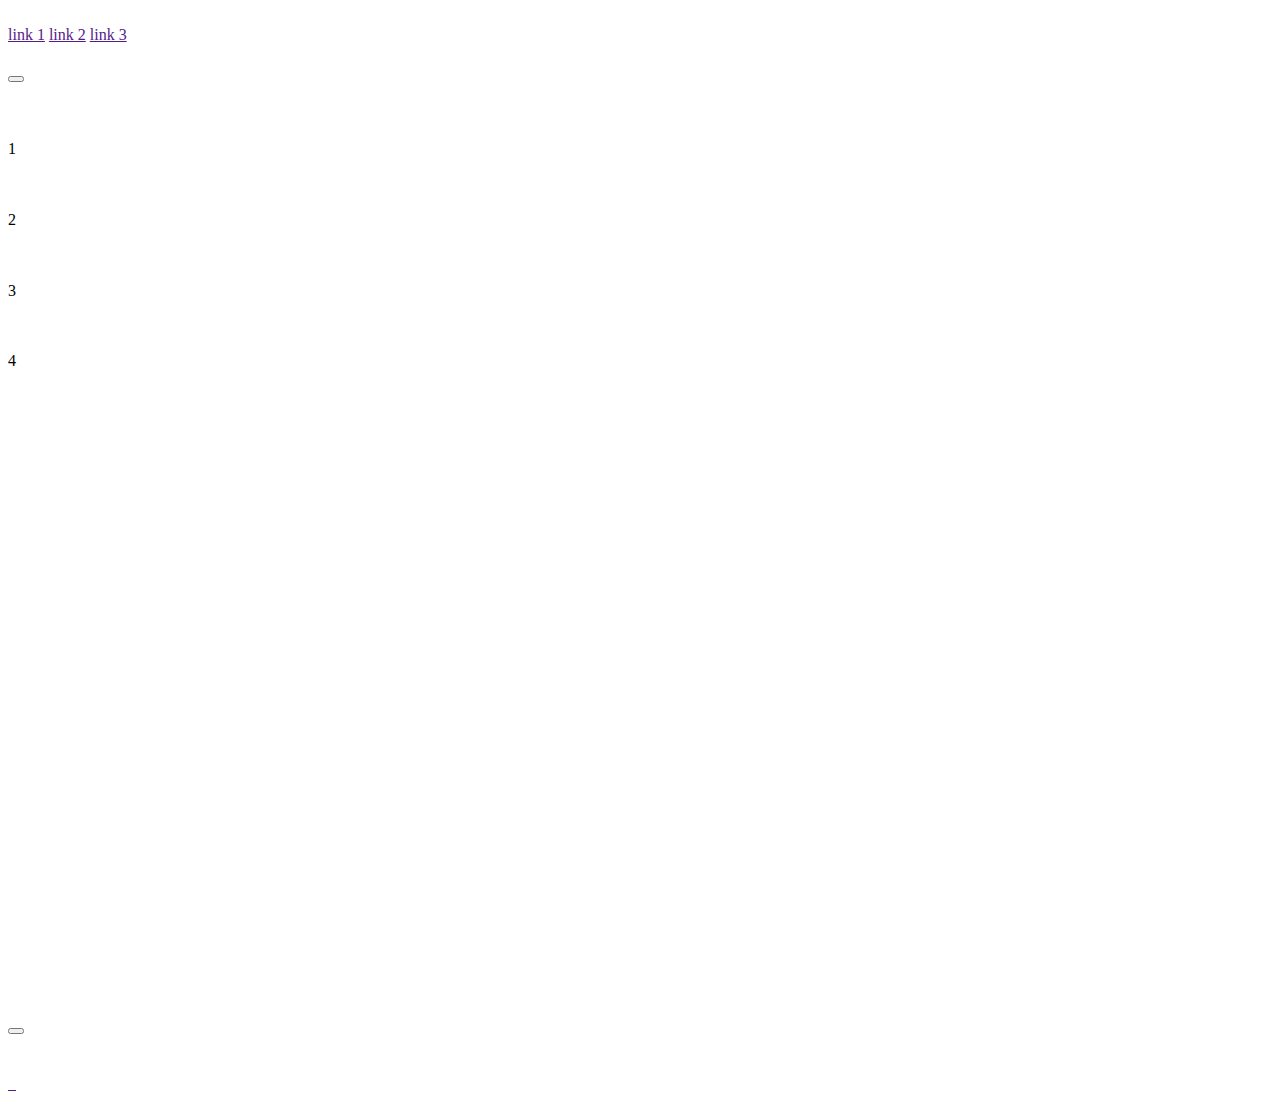
==== css_advanced/index.html @ 254a7e6a "new directory" ====
<!DOCTYPE html>
<html lang="en">
<head>
    <meta charset="UTF-8">
    <meta http-equiv="X-UA-Compatible" content="IE=edge">
    <meta name="viewport" content="width=device-width, initial-scale=1.0">
    <link href="styles.css" rel="stylesheet">
    <title>Document</title>
</head>
<body>
    <header>
        <div>
            <a href="">
                <img src="" alt="">
            </a>
        </div>
        <div>
            <a href="">link 1</a>
            <a href="">link 2</a>
            <a href="">link 3</a>
        </div>
    </header>
    <main>
        <section>
            <div>
                <h1></h1>
                <p></p>
                <button></button>
            </div>
            <div>
                <h2></h2>
                <div>
                    <img src="" alt="">
                    <h3></h3>
                    <p>1</p>
                </div>
                <div>
                    <img src="" alt="">
                    <h3></h3>
                    <p>2</p>
                </div>
                <div>
                    <img src="" alt="">
                    <h3></h3>
                    <p>3</p>
                </div>
                <div>
                    <img src="" alt="">
                    <h3></h3>
                    <p>4</p>
                </div>
            </div>
        </section>
        <section>
            <div>
                <img src="" alt="">
                <div>
                    <blockquote></blockquote>
                    <p></p>
                    <p></p>
                </div>
            </div>
        </section>
        <section>
            <h1></h1>
            <div>
                <div>
                    <img src="" alt="">
                    <h2></h2>
                    <p></p>
                    <!-- author div -->
                    <div>
                        <img src="" alt="">
                        <h3></h3>
                    <!-- rating div -->
                    <div>
                        <div>
                            <img src="" alt="">
                            <img src="" alt="">
                            <img src="" alt="">
                            <img src="" alt="">
                            <img src="" alt="">
                        </div>
                        <p></p>
                    </div>
                    </div>
                </div>
                <div>
                    <img src="" alt="">
                    <h2></h2>
                    <p></p>
                    <!-- author div -->
                    <div>
                        <img src="" alt="">
                        <h3></h3>
                    <!-- rating div -->
                    <div>
                        <div>
                            <img src="" alt="">
                            <img src="" alt="">
                            <img src="" alt="">
                            <img src="" alt="">
                            <img src="" alt="">
                        </div>
                        <p></p>
                    </div>
                    </div>
                </div>
                <div>
                    <img src="" alt="">
                    <h2></h2>
                    <p></p>
                    <!-- author div -->
                    <div>
                        <img src="" alt="">
                        <h3></h3>
                    <!-- rating div -->
                    <div>
                        <div>
                            <img src="" alt="">
                            <img src="" alt="">
                            <img src="" alt="">
                            <img src="" alt="">
                            <img src="" alt="">
                        </div>
                        <p></p>
                    </div>
                    </div>
                </div>
                <div>
                    <img src="" alt="">
                    <h2></h2>
                    <p></p>
                    <!-- author div -->
                    <div>
                        <img src="" alt="">
                        <h3></h3>
                    <!-- rating div -->
                    <div>
                        <div>
                            <img src="" alt="">
                            <img src="" alt="">
                            <img src="" alt="">
                            <img src="" alt="">
                            <img src="" alt="">
                        </div>
                        <p></p>
                    </div>
                    </div>
                </div>
            </div>
        </section>
        <!-- membership section -->
        <section>
            <h1></h1>
            <div>
                <div>
                    <img src="" alt="">
                    <h2></h2>
                    <p></p>
                </div>
                <div>
                    <img src="" alt="">
                    <h2></h2>
                    <p></p>
                </div>
                <div>
                    <img src="" alt="">
                    <h2></h2>
                    <p></p>
                </div>
                <div>
                    <img src="" alt="">
                    <h2></h2>
                    <p></p>
                </div>
            </div>
            <button></button>
        </section>
        <!-- FAQ Section -->
        <section>
            <h1></h1>
            <div>
                <!-- row block 1 -->
                <div>
                    <!-- item blocks -->
                    <div>
                        <h2></h2>
                        <p></p>
                    </div>
                    <div>
                        <h2></h2>
                        <p></p>
                    </div>
                </div>
                <!-- row block 2 -->
                <div>
                    <!-- item blocks -->
                    <div>
                        <h2></h2>
                        <p></p>
                    </div>
                    <div>
                        <h2></h2>
                        <p></p>
                    </div>
                </div>
            </div>
        </section>
    </main>
    <footer>
        <!-- global block -->
        <div>
            <!-- row block -->
            <div>
                <img src="" alt="">
                <div>
                    <a href="">
                        <img src="" alt="">
                    </a>
                    <a href="">
                        <img src="" alt="">
                    </a>
                    <a href="">
                        <img src="" alt="">
                    </a>
                </div>
            </div>
            <p></p>
        </div>
    </footer>
</body>
</html>
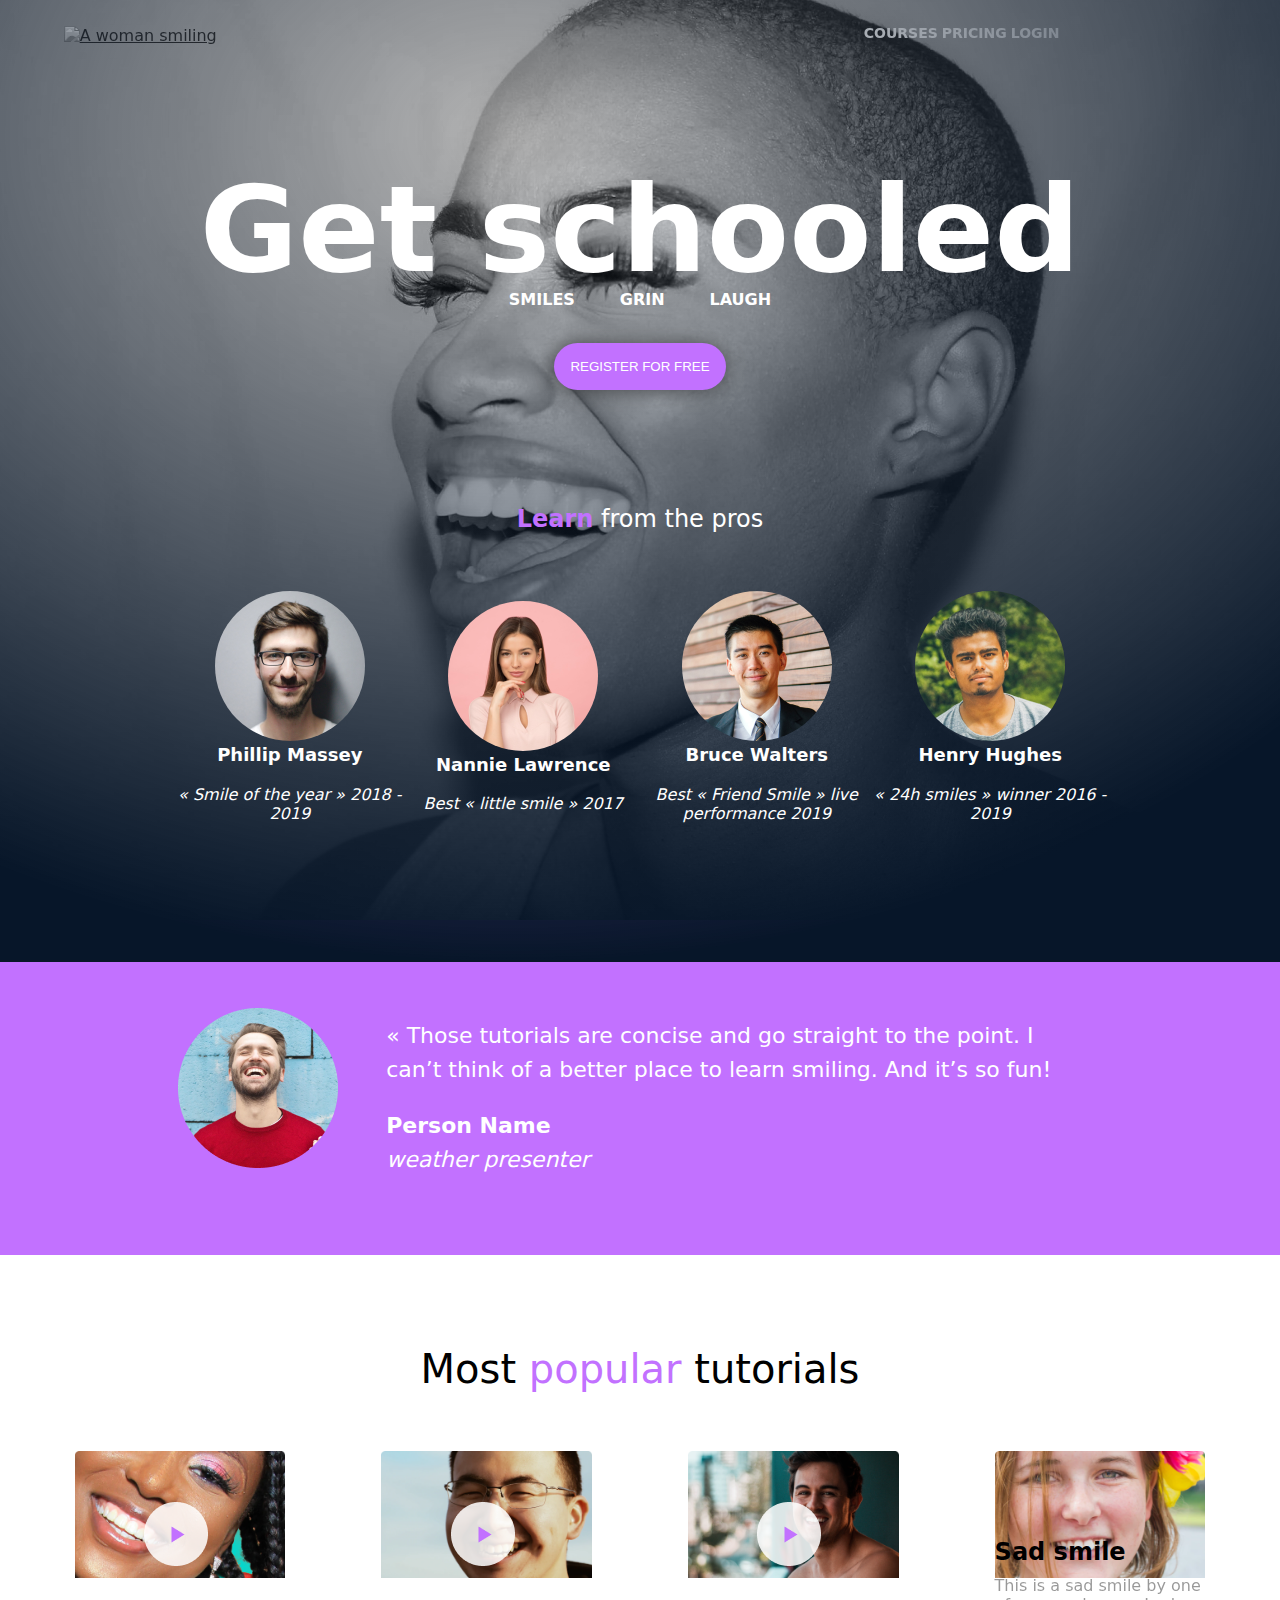
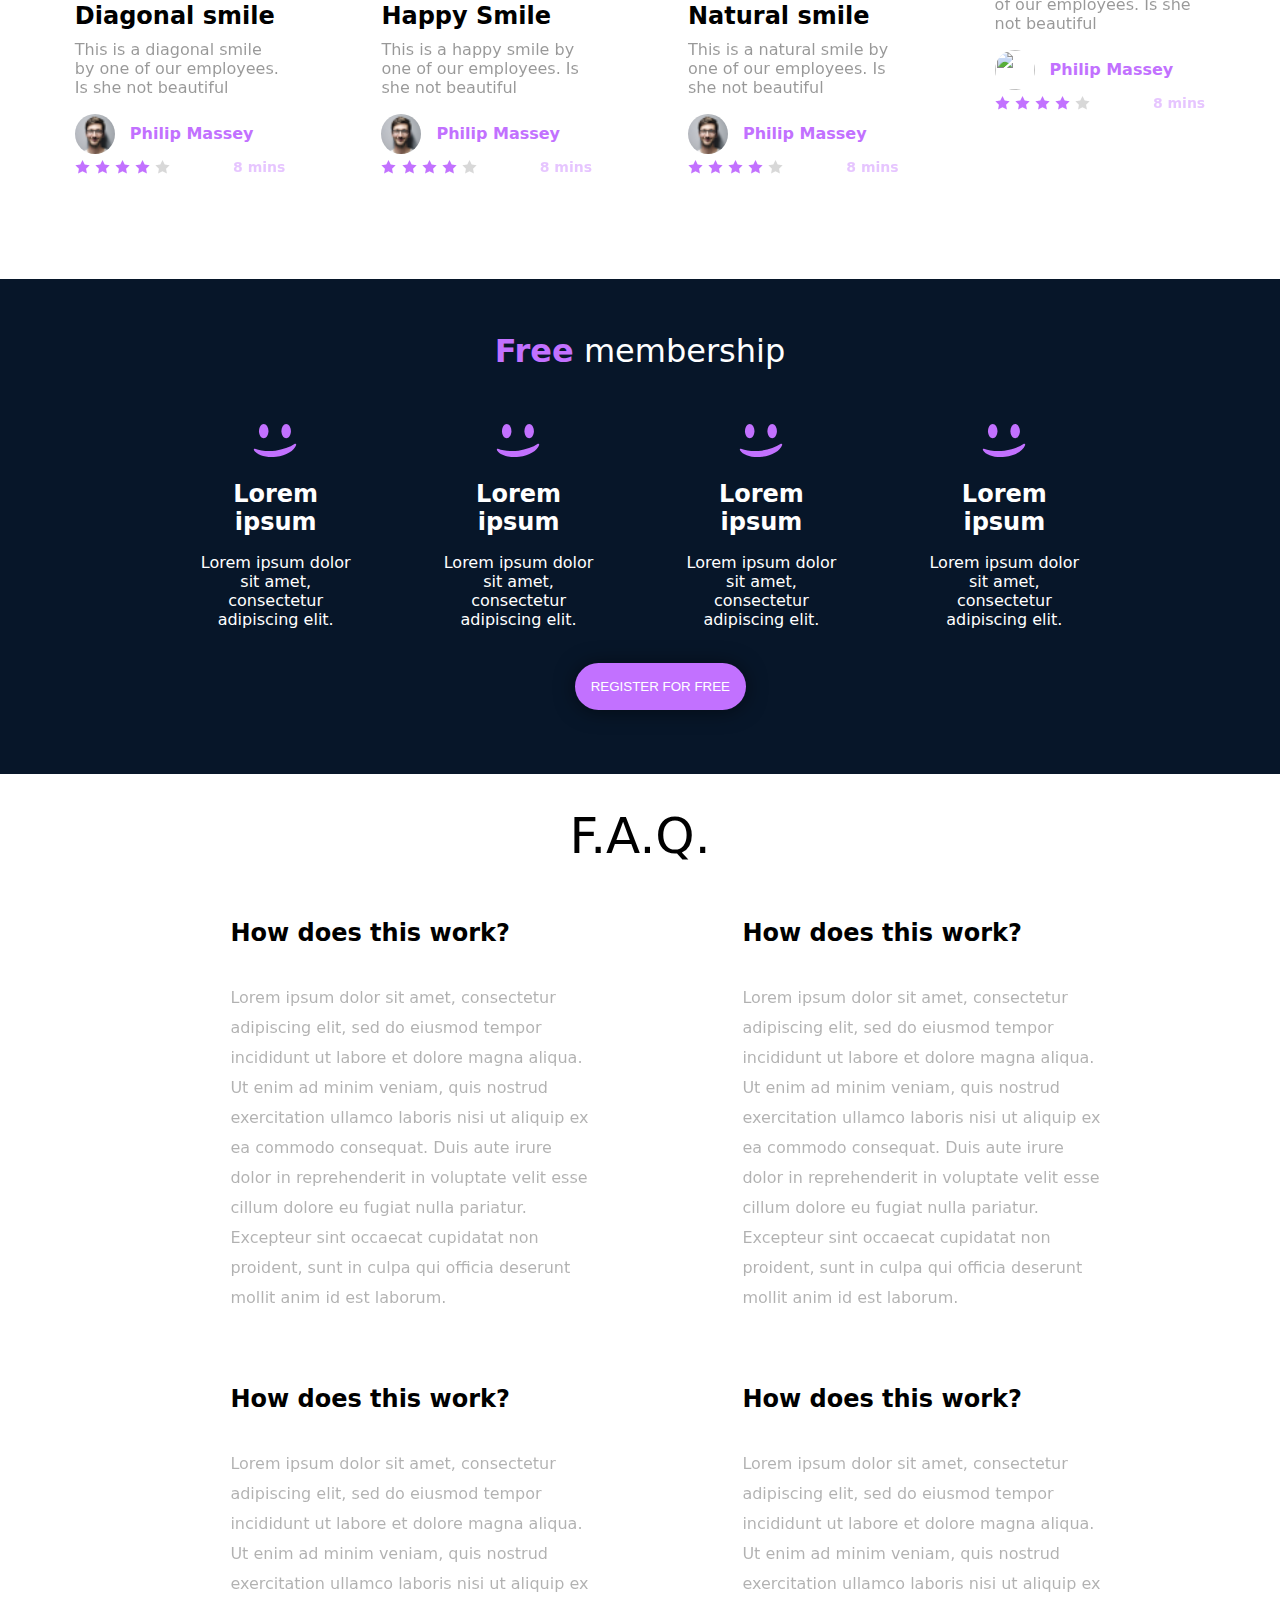
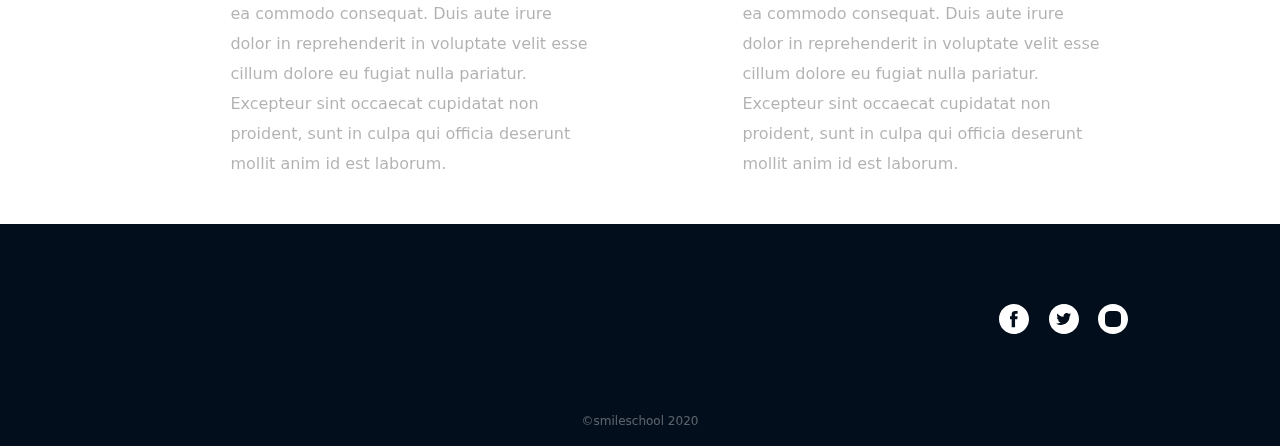
==== commit f41453a4: "advanced" ====
--- a/css_advanced/index.html
+++ b/css_advanced/index.html
@@ -1,233 +1,263 @@
-<!DOCTYPE html>
-<html lang="en">
-<head>
-    <meta charset="UTF-8">
-    <meta http-equiv="X-UA-Compatible" content="IE=edge">
-    <meta name="viewport" content="width=device-width, initial-scale=1.0">
-    <link href="styles.css" rel="stylesheet">
-    <title>Document</title>
-</head>
-<body>
-    <header>
-        <div>
-            <a href="">
-                <img src="" alt="">
-            </a>
-        </div>
-        <div>
-            <a href="">link 1</a>
-            <a href="">link 2</a>
-            <a href="">link 3</a>
-        </div>
-    </header>
-    <main>
-        <section>
-            <div>
-                <h1></h1>
-                <p></p>
-                <button></button>
-            </div>
-            <div>
-                <h2></h2>
-                <div>
-                    <img src="" alt="">
-                    <h3></h3>
-                    <p>1</p>
+<!DOCTYPE>
+<html>
+    <head>
+        <meta charset="UTF-8">
+        <meta name="viewport" content="width=device-width, initial-scale=1.0">
+        <link href='https://fonts.googleapis.com/css?family=Source+Sans+Pro' rel='stylesheet' type='text/css'>
+        <link rel="stylesheet" href="styles.css">
+        <title>Webpage</title>
+    </head>
+    <body>
+        <header>
+            <div class="logo">
+                <a href=""> <img src="./images/favicon.ico" alt="A woman smiling" > </a>
                 </div>
-                <div>
-                    <img src="" alt="">
-                    <h3></h3>
-                    <p>2</p>
+                <div class="navbar">
+                <a href="">COURSES</a>
+                <a href=""> PRICING</a>
+                <a href="">LOGIN</a>
                 </div>
-                <div>
-                    <img src="" alt="">
-                    <h3></h3>
-                    <p>3</p>
+            
+        </header>
+            <main>
+                <section class="header-section">
+                    <div class="schooled">
+                        <h1 class="schooled-title">
+                            Get schooled
+                        </h1>
+                        <p class="schooled-text">
+                            <span>SMILES</span>
+                            <span>GRIN</span>
+                            <span>LAUGH</span>
+                        </p>
+                        <button class="register-btn">REGISTER FOR FREE</button>
+                    </div>
+                    <div class="pros">
+                        <h2 class="pros-title"><span class="secondary-color">Learn</span> from the pros</h2>
+                        <div class="pros-block">
+                            <div class="pros-card">
+                                <img src="./images/philip.png" alt="philip">
+                                <h3>Phillip Massey</h3>
+                                <p>« Smile of the year » 2018 - 2019</p>
+                            </div>
+                            <div class="pros-card">
+                                <img src="./images/nannie.png" alt="nannie">
+                                <h3>Nannie Lawrence</h3>
+                                <p>Best « little smile » 2017</p>
+                            </div>
+                            <div class="pros-card">
+                                <img src="./images/bruce.png" alt="bruce">
+                                <h3>Bruce Walters</h3>
+                                <p>Best « Friend Smile » live performance 2019</p>
+                            </div>
+                            <div class="pros-card">
+                                <img src="./images/henry.png" alt="henry">
+                                <h3>Henry Hughes</h3>
+                                <p>« 24h smiles » winner 2016 - 2019</p>
+                            </div>
+                        </div>
+                    </div>
+                </section>
+                <section class="presenter-section">
+                    <div class="presenter-block">
+                        <img src="./images/avatar.png" alt="avatar">
+                        <div>
+                            <blockquote>
+                                « Those tutorials are concise and go straight to the point. I can’t think of a better
+                                place to learn smiling. And it’s so fun!
+                            </blockquote>
+                            <p class="person-name">Person Name</p>
+                            <p class="weather">weather presenter</p>
+                        </div>
+                    </div>
+                </section>
+                <section class="video-section">
+                    <h1> Most <span class="secondary-color">popular</span> tutorials</h1>
+                    <div class="video-container">
+                        <div class="video">
+                            <img src="./images/preview_diag.png">
+                            <a class="play" href="#"><img src="./images/play.png" alt=""></a>
+                            <h2> Diagonal smile</h2>
+                            <p> This is a diagonal smile by one of our employees. Is she not beautiful </p>
+                            <div class="video-author">
+                                <img src="./images/philip_sm.png" class="author-picture">
+                                <h3> <span class="secondary-color">Philip Massey</span> </span></h3>
+                            </div>
+                            <div class="rating-duration">
+                                <div class="rating">
+                                    <img src="../css_advanced/svgs/Star_1.svg" alt="img">
+                                    <img src="../css_advanced/svgs/Star_1.svg" alt="img">
+                                    <img src="../css_advanced/svgs/Star_1.svg" alt="img">
+                                    <img src="../css_advanced/svgs/Star_1.svg" alt="img">
+                                    <img src="../css_advanced/svgs/Star_5.svg" alt="img">
+                                </div>
+                                <p class="duration"> 8 mins </p>
+                            </div>
+
+                        </div>
+                        <div class="video">
+                            <img src="./images/preview_hap.png">
+                            <a class="play" href="#"><img src="./images/play.png" alt=""></a>
+                            <h2> Happy Smile</h2>
+                            <p> This is a happy smile by one of our employees. Is she not beautiful </p>
+                            <div class="video-author">
+                                <img src="./images/philip_sm.png" class="author-picture">
+                                <h3> <span class="secondary-color">Philip Massey</span> </span></h3>
+                            </div>
+                            <div class="rating-duration">
+                                <div class="rating">
+                                    <img src="../css_advanced/svgs/Star_1.svg" alt="img">
+                                    <img src="../css_advanced/svgs/Star_1.svg" alt="img">
+                                    <img src="../css_advanced/svgs/Star_1.svg" alt="img">
+                                    <img src="../css_advanced/svgs/Star_1.svg" alt="img">
+                                    <img src="../css_advanced/svgs/Star_5.svg" alt="img">
+                                </div>
+                                <p class="duration"> 8 mins </p>
+                            </div>
+
+                        </div>
+
+                        <div class="video">
+                            <img src="./images/preview_nat.png">
+                            <a class="play" href="#"><img src="./images/play.png" alt=""></a>
+                            <h2 class="vid-title"> Natural smile</h2>
+                            <p class="vid-desc"> This is a natural smile by one of our employees. Is she not beautiful </p>
+                            <div class="video-author">
+                                <img src="./images/philip_sm.png" class="author-picture">
+
+                                <h3> <span class="secondary-color">Philip Massey</span> </span></h3>
+                            </div>
+                            <div class="rating-duration">
+                                <div class="rating">
+                                    <img src="./svgs/Star_1.svg" alt="img">
+                                    <img src="./svgs/Star_1.svg" alt="img">
+                                    <img src="./svgs/Star_1.svg" alt="img">
+                                    <img src="./svgs/Star_1.svg" alt="img">
+                                    <img src="./svgs/Star_5.svg" alt="img">
+                                </div>
+                                <p class="duration"> 8 mins </p>
+                            </div>
+
+                        </div>
+
+                        <div class="video">
+                            <img src="./images/preview_sad.png">
+                            <a class="play" href="#"><img src="./imgs/play.png" alt=""></a>
+                            <h2>Sad smile</h2>
+                            <p> This is a sad smile by one of our employees. Is she not beautiful </p>
+                            <div class="video-author">
+                                <img src="./philip_sm.png" class="author-picture">
+                                <h3> <span class="secondary-color">Philip Massey</span> </span></h3>
+                            </div>
+                            <div class="rating-duration">
+                                <div class="rating">
+                                    <img src="./svgs/Star_1.svg" alt="img">
+                                    <img src="./svgs/Star_1.svg" alt="img">
+                                    <img src="./svgs/Star_1.svg" alt="img">
+                                    <img src="./svgs/Star_1.svg" alt="img">
+                                    <img src="./svgs/Star_5.svg" alt="img">
+                                </div>
+                                <p class="duration"> 8 mins </p>
+                            </div>
+
+                        </div>
+                        
+                    </div>
+                </section>
+                <section class="membership-section">
+                    <h1><span class="secondary-color">Free</span> membership</h1>
+                    <div class="memberships">
+                        <div class="membership-card">
+                            <img src="./svgs/smile.svg" alt="smile">
+                            <h2>Lorem ipsum</h2>
+                            <p>
+                                Lorem ipsum dolor sit amet, consectetur adipiscing elit.
+                            </p>
+                        </div>
+                        <div class="membership-card">
+                            <img src="./svgs/smile.svg" alt="smile">
+                            <h2>Lorem ipsum</h2>
+                            <p>
+                                Lorem ipsum dolor sit amet, consectetur adipiscing elit.
+                            </p>
+                        </div>
+                        <div class="membership-card">
+                            <img src="./svgs/smile.svg" alt="smile">
+                            <h2>Lorem ipsum</h2>
+                            <p>
+                                Lorem ipsum dolor sit amet, consectetur adipiscing elit.
+                            </p>
+                        </div>
+                        <div class="membership-card">
+                            <img src="./svgs/smile.svg" alt="smile">
+                            <h2>Lorem ipsum</h2>
+                            <p>
+                                Lorem ipsum dolor sit amet, consectetur adipiscing elit.
+                            </p>
+                        </div>
+                    </div>
+                    <button class="register-btn">REGISTER FOR FREE</button>
+                </section>
+                <section class="faq-section">
+                    <h1 id="faq-head">F.A.Q.</h1>
+                    <div class="faq-list">
+                        <div class="faq-item">
+                            <h2>How does this work?</h2>
+                            <p>
+                                Lorem ipsum dolor sit amet, consectetur adipiscing elit, sed do eiusmod tempor incididunt ut
+                                labore et dolore magna aliqua. Ut enim ad minim veniam, quis nostrud exercitation ullamco
+                                laboris nisi ut aliquip ex ea commodo consequat. Duis aute irure dolor in reprehenderit in
+                                voluptate velit esse cillum dolore eu fugiat nulla pariatur. Excepteur sint occaecat cupidatat
+                                non proident, sunt in culpa qui officia deserunt mollit anim id est laborum.
+                            </p>
+                        </div>
+                        <div class="faq-item">
+                            <h2>How does this work?</h2>
+                            <p>
+                                Lorem ipsum dolor sit amet, consectetur adipiscing elit, sed do eiusmod tempor incididunt ut
+                                labore et dolore magna aliqua. Ut enim ad minim veniam, quis nostrud exercitation ullamco
+                                laboris nisi ut aliquip ex ea commodo consequat. Duis aute irure dolor in reprehenderit in
+                                voluptate velit esse cillum dolore eu fugiat nulla pariatur. Excepteur sint occaecat cupidatat
+                                non proident, sunt in culpa qui officia deserunt mollit anim id est laborum.
+                            </p>
+                        </div>
+                    </div>
+                    <div class="faq-list">
+                        <div class="faq-item">
+                            <h2>How does this work?</h2>
+                            <p>
+                                Lorem ipsum dolor sit amet, consectetur adipiscing elit, sed do eiusmod tempor incididunt ut
+                                labore et dolore magna aliqua. Ut enim ad minim veniam, quis nostrud exercitation ullamco
+                                laboris nisi ut aliquip ex ea commodo consequat. Duis aute irure dolor in reprehenderit in
+                                voluptate velit esse cillum dolore eu fugiat nulla pariatur. Excepteur sint occaecat cupidatat
+                                non proident, sunt in culpa qui officia deserunt mollit anim id est laborum.
+                            </p>
+                        </div>
+                        <div class="faq-item">
+                            <h2>How does this work?</h2>
+                            <p>
+                                Lorem ipsum dolor sit amet, consectetur adipiscing elit, sed do eiusmod tempor incididunt ut
+                                labore et dolore magna aliqua. Ut enim ad minim veniam, quis nostrud exercitation ullamco
+                                laboris nisi ut aliquip ex ea commodo consequat. Duis aute irure dolor in reprehenderit in
+                                voluptate velit esse cillum dolore eu fugiat nulla pariatur. Excepteur sint occaecat cupidatat
+                                non proident, sunt in culpa qui officia deserunt mollit anim id est laborum.
+                            </p>
+                        </div>
+                    </div>
+                </section>
+            </main>
+            <footer>
+                <div class="ft-container">
+                    <div class="nav-ft">
+                        <img src="./imgs/logo.png" alt="">
+                        <div>
+                            <a href=""><img src="./svgs/facebook.svg" alt=""></a>
+                            <a href=""><img src="./svgs/twitter.svg" alt=""></a>
+                            <a href=""><img src="./svgs/Combined Shape.svg" alt=""></a>
+                        </div>
+                    </div>
+                    <p>©smileschool 2020</p>
                 </div>
-                <div>
-                    <img src="" alt="">
-                    <h3></h3>
-                    <p>4</p>
-                </div>
-            </div>
-        </section>
-        <section>
-            <div>
-                <img src="" alt="">
-                <div>
-                    <blockquote></blockquote>
-                    <p></p>
-                    <p></p>
-                </div>
-            </div>
-        </section>
-        <section>
-            <h1></h1>
-            <div>
-                <div>
-                    <img src="" alt="">
-                    <h2></h2>
-                    <p></p>
-                    <!-- author div -->
-                    <div>
-                        <img src="" alt="">
-                        <h3></h3>
-                    <!-- rating div -->
-                    <div>
-                        <div>
-                            <img src="" alt="">
-                            <img src="" alt="">
-                            <img src="" alt="">
-                            <img src="" alt="">
-                            <img src="" alt="">
-                        </div>
-                        <p></p>
-                    </div>
-                    </div>
-                </div>
-                <div>
-                    <img src="" alt="">
-                    <h2></h2>
-                    <p></p>
-                    <!-- author div -->
-                    <div>
-                        <img src="" alt="">
-                        <h3></h3>
-                    <!-- rating div -->
-                    <div>
-                        <div>
-                            <img src="" alt="">
-                            <img src="" alt="">
-                            <img src="" alt="">
-                            <img src="" alt="">
-                            <img src="" alt="">
-                        </div>
-                        <p></p>
-                    </div>
-                    </div>
-                </div>
-                <div>
-                    <img src="" alt="">
-                    <h2></h2>
-                    <p></p>
-                    <!-- author div -->
-                    <div>
-                        <img src="" alt="">
-                        <h3></h3>
-                    <!-- rating div -->
-                    <div>
-                        <div>
-                            <img src="" alt="">
-                            <img src="" alt="">
-                            <img src="" alt="">
-                            <img src="" alt="">
-                            <img src="" alt="">
-                        </div>
-                        <p></p>
-                    </div>
-                    </div>
-                </div>
-                <div>
-                    <img src="" alt="">
-                    <h2></h2>
-                    <p></p>
-                    <!-- author div -->
-                    <div>
-                        <img src="" alt="">
-                        <h3></h3>
-                    <!-- rating div -->
-                    <div>
-                        <div>
-                            <img src="" alt="">
-                            <img src="" alt="">
-                            <img src="" alt="">
-                            <img src="" alt="">
-                            <img src="" alt="">
-                        </div>
-                        <p></p>
-                    </div>
-                    </div>
-                </div>
-            </div>
-        </section>
-        <!-- membership section -->
-        <section>
-            <h1></h1>
-            <div>
-                <div>
-                    <img src="" alt="">
-                    <h2></h2>
-                    <p></p>
-                </div>
-                <div>
-                    <img src="" alt="">
-                    <h2></h2>
-                    <p></p>
-                </div>
-                <div>
-                    <img src="" alt="">
-                    <h2></h2>
-                    <p></p>
-                </div>
-                <div>
-                    <img src="" alt="">
-                    <h2></h2>
-                    <p></p>
-                </div>
-            </div>
-            <button></button>
-        </section>
-        <!-- FAQ Section -->
-        <section>
-            <h1></h1>
-            <div>
-                <!-- row block 1 -->
-                <div>
-                    <!-- item blocks -->
-                    <div>
-                        <h2></h2>
-                        <p></p>
-                    </div>
-                    <div>
-                        <h2></h2>
-                        <p></p>
-                    </div>
-                </div>
-                <!-- row block 2 -->
-                <div>
-                    <!-- item blocks -->
-                    <div>
-                        <h2></h2>
-                        <p></p>
-                    </div>
-                    <div>
-                        <h2></h2>
-                        <p></p>
-                    </div>
-                </div>
-            </div>
-        </section>
-    </main>
-    <footer>
-        <!-- global block -->
-        <div>
-            <!-- row block -->
-            <div>
-                <img src="" alt="">
-                <div>
-                    <a href="">
-                        <img src="" alt="">
-                    </a>
-                    <a href="">
-                        <img src="" alt="">
-                    </a>
-                    <a href="">
-                        <img src="" alt="">
-                    </a>
-                </div>
-            </div>
-            <p></p>
-        </div>
-    </footer>
-</body>
+            </footer>
+    </body>
 </html>--- a/css_advanced/styles.css
+++ b/css_advanced/styles.css
@@ -0,0 +1,386 @@
+body {
+    font-family:system-ui, -apple-system, BlinkMacSystemFont, 'Segoe UI', Roboto, Oxygen, Ubuntu, Cantarell, 'Open Sans', 'Helvetica Neue', sans-serif;
+    font-style: normal;
+  }
+
+  main {
+    position: relative;
+    display: flex;
+    flex-direction: column;
+    margin: -8px;
+  } 
+
+  header {
+    display: flex;
+    flex-direction: row;
+    flex: auto;
+    background-image: url("./images/banner.png");
+    padding: 2% 5% 2% 5%;
+    filter: grayscale(100%);
+    position: absolute;
+    left: -0.025%;
+    right: -0.025%;
+    top: 0%;
+    bottom: -25%;
+  }
+  
+  header .logo {
+    flex: 2;
+    z-index: 1;
+  }
+  
+  header .navbar {
+    flex: auto;
+    font-weight:900;
+    font-size: 14px;
+    line-height: 15px;
+    text-transform: uppercase;
+    z-index: 1;
+    display: flex;
+    justify-content: space-evenly;
+
+  }
+  header .navbar a {
+    margin-left: -30%;
+    margin-right: -30%;
+    text-decoration: none;
+    color: white;
+    
+  }
+  .header-section {
+    position: relative;
+    display: flex;
+    flex: auto;
+    flex-direction: column;
+    margin-bottom: -2.6rem;
+    background-blend-mode: color;
+    background: rgba(0, 0, 0, 1);
+    background: radial-gradient(
+      85.9% 85.9% at 40% 14.1%,
+      rgba(68, 76, 90, 0) 0%,
+      #071629 100%
+    );
+    color: white;
+    
+    
+  }
+  .schooled {
+    display: flex;
+    flex-direction: column;
+    padding-top: 5rem;
+  }
+  .schooled-title {
+    font-weight: 700;
+    font-size: 120px;
+    text-align: center;
+    color: #ffffff;
+    position: relative;
+  }
+  
+  .schooled-text {
+    position: relative;
+    margin-top: -7%;
+    text-align: center;
+    font-weight: 900;
+    font-size: 16px;
+    color: #ffffff;
+    display: flex;
+    justify-content: space-around;
+    margin-left: 38%;
+    margin-right: 38%;
+  }
+  .register-btn {
+    background: #c271ff;
+    border-radius: 25px;
+    border: none;
+    color: white;
+    font-weight: 500;
+    box-shadow: 0px 1px 20px rgba(0, 0, 0, 0.5);
+    position: relative;
+    align-self: center;
+    margin: 2rem;
+    padding: 1rem;}
+
+    .secondary-color {
+        color: #c271ff;
+      }
+      .pros {
+        padding: 2%;
+        display: flex;
+        flex-direction: column;
+      }
+      .pros-title {
+        position: relative;
+        align-self: center;
+        padding: 2rem;
+        font-weight: 300;
+        line-height: 40px;
+      }
+      .pros-title .secondary-color {
+        font-weight: 700;
+      }
+      .pros-block {
+        display: flex;
+        flex-direction: row;
+        justify-content: center;
+      }
+      .pros-card {
+        width: 19%;
+        margin-bottom: 7rem;
+        display: flex;
+        flex-direction: column;
+        justify-content: center;
+        align-items: center;
+      }
+      .pros img {
+        border-radius: 50%;
+        max-width: 80%;
+      }
+      .pros-card h3 {
+        font-weight: 900;
+        font-size: 18px;
+        margin-top: 0.2rem;
+        margin-bottom: 0.2rem;
+        text-align: center;
+      }
+      .pros-card p {
+        font-style: italic;
+        text-align: center;
+        font-size: 16px;
+      }
+     
+      .presenter-section {
+        background-color: #c271ff;
+        padding: 6%;
+      }
+      .presenter-block {
+        display: flex;
+        flex-direction: row;
+        justify-content: center;
+        align-items: center;
+        color: white;
+        padding-left: 9%;
+        padding-right: 9%;
+      }
+      .presenter-block img {
+        width: 160px;
+        height: 160px;
+        margin-right: 3rem;
+      }
+      .presenter-block blockquote {
+        font-weight: 400;
+        font-size: 22px;
+        line-height: 34px;
+        margin-left: 0;
+        
+      }
+      .presenter-block .person-name {
+        font-weight: 700;
+        font-size: 22px;
+        line-height: 34px;
+        margin-bottom: 0;
+        text-align: left;
+      }
+      .presenter-block .weather {
+        font-style: italic;
+        font-weight: 400;
+        font-size: 22px;
+        line-height: 34px;
+        margin-top: 0;
+        text-align: left;
+      }
+
+      .video-section{
+        justify-content: center;
+        align-self: center;
+        display: flex;
+        flex-direction: column;
+        padding-top: 3rem;
+        padding-bottom: 3rem;
+
+      }  
+
+      .play{
+        position: relative;
+        top: -23%;
+        left: 33%;
+      }
+
+      .video-section h1{
+        text-align: center;
+        font-size: 40px;
+        font-weight: 300;
+        padding-top: 1rem;
+        padding-bottom: 2rem;
+       
+      }
+
+      .video-container{
+        display: flex;
+        flex-direction: row;
+        justify-content:center;
+        
+     }
+
+      .video{
+        padding: 3rem;
+        display: flex;
+        flex-direction: column;
+        max-width: 15%;
+        text-align: left;
+        padding-top: 0px;
+      }
+      
+      .video h2, p{
+        text-align: left;
+        
+      }
+      .video h2{
+        margin-top: -40px;
+      }
+      .video p{
+        margin-top: -10px;
+        text-align: left;
+        opacity: 40%;
+
+      }
+
+      .author-picture{
+        border-radius:100%;
+      }
+      .video-author{
+        display: flex;
+        flex-direction: row;
+        align-items: center;
+        margin-top: 15px;
+      }
+      .video-author h3{
+        font-size: medium;
+        /* padding: auto; */
+        margin: auto;
+        margin-left: 15px;
+      }
+
+      .video-author img{
+        border-radius: 50%;
+        width: 40px;
+        height: 40px;
+      }
+      .rating-duration{
+         display: flex;
+         justify-content: space-between;
+         align-items: center;
+      }
+
+      .duration{
+        font-weight: 600;
+        font-size: 14px;
+         line-height: 27px;
+         text-align: right;
+        color: #c271ff;
+       padding-top: 5%;
+
+      }
+      .membership-section {
+        color: white;
+        background: #071629;
+        padding: 2rem;
+      }
+      .membership-section .secondary-color,
+      .videos-section .secondary-color {
+        font-weight: 700;
+        font-size: 32px;
+        text-align: center;
+      }
+      .membership-section h1 {
+        font-weight: 300;
+        font-size: 32px;
+        text-align: center;
+        padding-bottom: 2rem;
+      }
+      .membership-section button {
+        left: 42%;      }
+      .memberships {
+        display: flex;
+        flex-direction: row;
+        justify-content: space-evenly;
+        padding-left: 5rem;
+        padding-right: 5rem;
+      }
+      .membership-card {
+        display: flex;
+        flex-direction: column;
+        max-width: 15%;
+        align-items: center;
+        text-align: center;
+      }
+      .membership-card h2, p {
+        margin-bottom: 0.1rem;
+        text-align: center;
+      }
+
+      .faq-section{
+        display: flex;
+        flex-direction: column;
+        flex: auto;
+      }
+      
+      .faq-list {
+        display: flex;
+        padding-left: 10%;
+        padding-right: 10%;
+      }
+
+      #faq-head{
+        text-align: center;
+        font-size: 50px;
+        font-weight: 20;
+        justify-content: space-evenly;
+      }
+
+      .faq-item {
+        display: flex;
+        flex: 50%;
+        flex-direction: column;
+        max-width: 35%;
+        padding-left: 5%;
+        padding-bottom: 5%;
+        margin: auto;
+        justify-content: space-evenly;
+      }
+
+      .faq-item p{
+        font-weight: 400;
+        opacity: 30%;
+        line-height: 30px;
+        text-align: left;
+      }
+
+      footer {
+        background: rgb(2, 14, 27);
+        padding: 1rem;
+        margin: -8px;
+      }
+      .ft-container {
+        display: flex;
+        flex-direction: column;
+      }
+      .nav-ft {
+        display: flex;
+        justify-content: space-between;
+        padding: 4rem 8rem 4rem 8rem;
+      }
+      
+      .nav-ft div a {
+        margin-left: 0.4rem;
+        margin-right: 0.5rem;
+      }
+      
+      .ft-container p {
+        color: white;
+        opacity: 0.35;
+        text-align: center;
+        font-weight: 400;
+        font-size: 12px;
+        line-height: 15px;
+      }